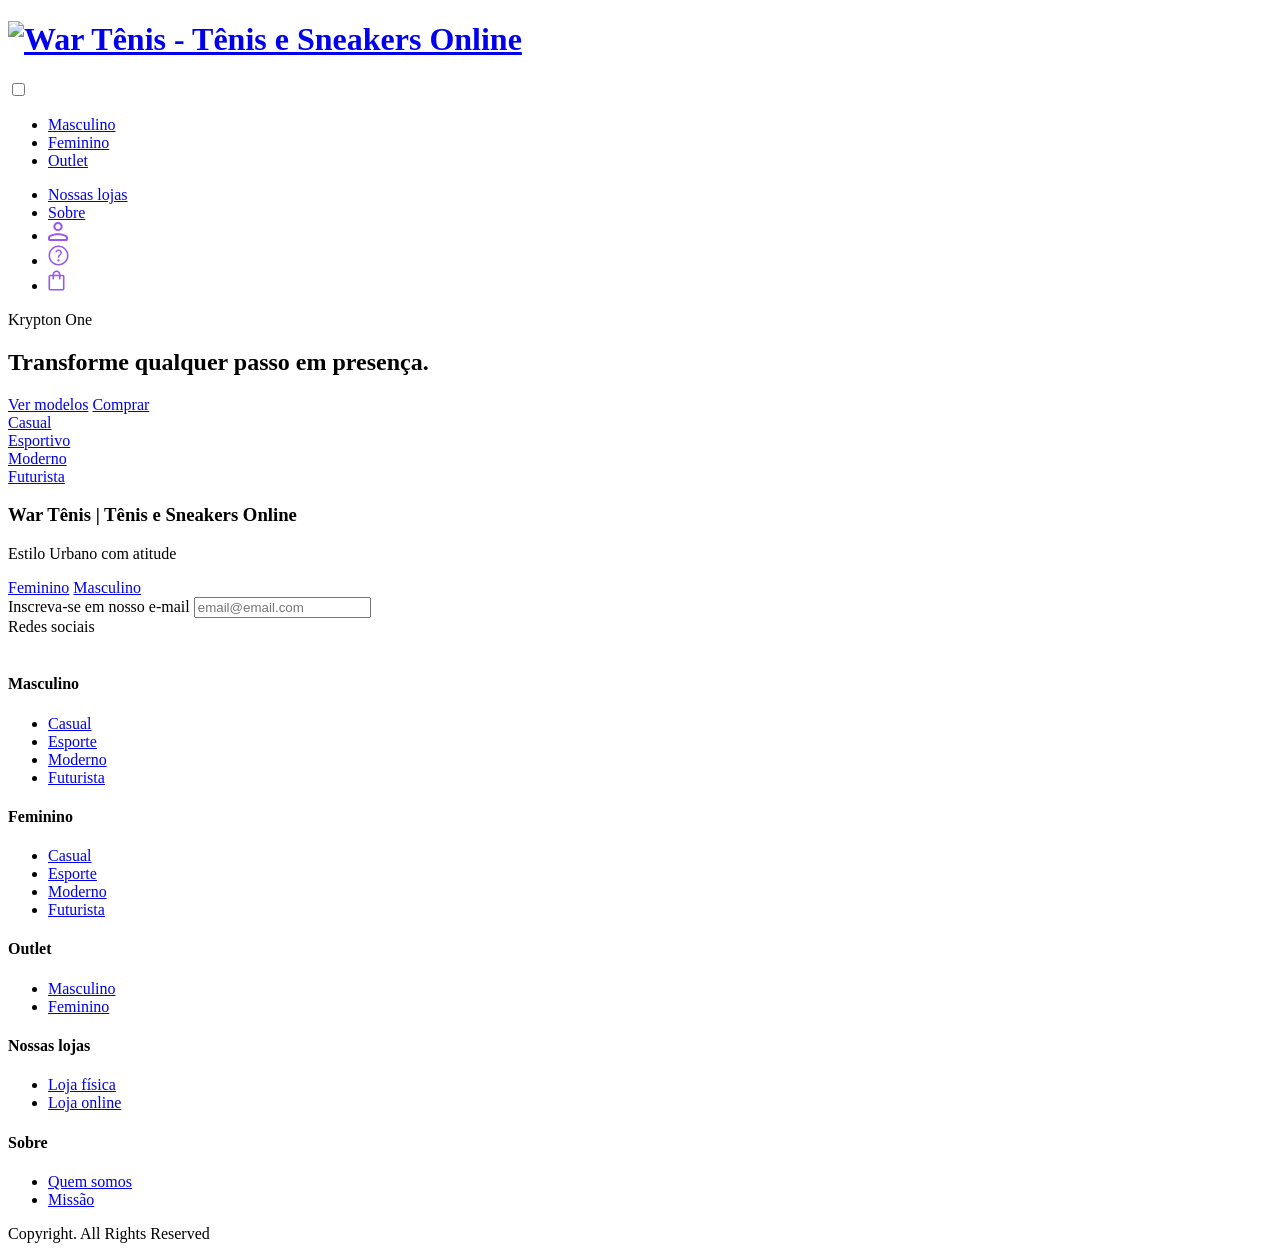
==== index.html @ 7a6e1d49 "feat: adiciona o index html na raiz da pasta" ====
<!DOCTYPE html>
<html lang="pt-BR">

<head>
    <meta charset="UTF-8">
    <meta name="viewport" content="width=device-width, initial-scale=1.0">
    <meta name="description"
        content="War Tênis - Tênis e Sneakers Online. Compre os melhores tênis e sneakers das marcas mais populares. Encontre o par perfeito para o seu estilo.">
    <link rel="stylesheet" href="./css/reset.css">
    <link rel="stylesheet" href="./css/variables.css">
    <link rel="stylesheet" href="./css/base.css">
    <link rel="stylesheet" href="./css/components/header.css">
    <link rel="stylesheet" href="./css/components/hero.css">
    <link rel="stylesheet" href="./css/components/product-category.css">
    <link rel="stylesheet" href="./css/components/product-grid.css">
    <link rel="stylesheet" href="./css/components/footer.css">
    <title>War Tênis | Tênis e Sneakers Online</title>
</head>

<body>

    <!-- Header com logo e navegação -->
    <header class="header">
        <div class="logo">
            <!-- Logo -->
            <h1><a href="/" title="War Tênis - Tênis e Sneakers Online"><img src="./images/logo/logo.svg"
                        alt="War Tênis - Tênis e Sneakers Online"></a></h1>
        </div>

        <input type="checkbox" class="menu-toggle" id="menu-toggle">
        <label for="menu-toggle" class="menu-icon">
            <img src="./images/icons/menu-1-svgrepo-com.svg" alt="">
        </label>

        <nav class="nav-container">
            <nav class="nav-center" aria-label="Categorias principais">
                <!-- Navegação principal -->
                <ul>
                    <li><a href="#">Masculino</a></li>
                    <li><a href="#">Feminino</a></li>
                    <li><a href="#">Outlet</a></li>
                </ul>
            </nav>


            <nav class="nav-right" aria-label="Categorias secundárias">
                <!-- Navegação secundária -->
                <ul>
                    <li><a href="#">Nossas lojas</a></li>
                    <li><a href="#">Sobre</a></li>

                    <li><a href="#" aria-label="Minha conta"><img src="/projeto-sapatos/images/icons/user.svg"
                                alt="Minha conta"></a></li>

                    <li><a href="#" aria-label="Ajuda"><img src="/projeto-sapatos/images/icons/help.svg"
                                alt="Ajuda"></a>
                    </li>

                    <li><a href="#" aria-label="Carrinho de compras"><img src="/projeto-sapatos/images/icons/bag.svg"
                                alt="Carrinho de compras"></a></li>
                </ul>
            </nav>
        </nav>
    </header>

    <main>
        <!-- Seção Hero -->
        <section class="hero-section">
            <!-- Conteúdo Hero -->
            <div class="hero-overlay">
                <div class="hero-content">
                    <span class="hero-subtitle">Krypton One</span>
                    <h2 class="hero-title">Transforme qualquer passo em presença.</h2>
                    <div class="hero-buttons">
                        <a href="#" class="btn btn-outline">Ver modelos</a>
                        <a href="#" class="btn btn-fillet">Comprar</a>
                    </div>
                </div>
            </div>
        </section>

        <!-- Seção de categorias de tênis -->
        <section class="categories-section">
            <!-- Conteúdo Categorias -->
            <div class="category-card casual">
                <a href="#" class="category-link">
                    <span class="overlay"></span>
                    <span class="category-name btn btn-outline">Casual</span>
                </a>
            </div>
            <div class="category-card esportivo">
                <a href="#" class="category-link">
                    <span class="overlay"></span>
                    <span class="category-name btn btn-outline">Esportivo</span>
                </a>
            </div>
            <div class="category-card moderno">
                <a href="#" class="category-link">
                    <span class="overlay"></span>
                    <span class="category-name btn btn-outline">Moderno</span>
                </a>
            </div>
            <div class="category-card futurista">
                <a href="#" class="category-link">
                    <span class="overlay"></span>
                    <span class="category-name btn btn-outline">Futurista</span>
                </a>
            </div>
        </section>

        <!-- Grid com produtos em destaque -->
        <section class="grid-section">
            <!-- Grid com produtos em destaque -->
            <div class="card top1">
                <div class="top1-content">
                    <h3 class="card-title">War Tênis | Tênis e Sneakers Online</h3>
                    <p class="card-subtitle">Estilo Urbano com atitude</p>
                    <div class="cta-group">
                        <a href="#" class="btn btn-outline">Feminino</a>
                        <a href="#" class="btn btn-outline">Masculino</a>
                    </div>
                </div>
            </div>
            <div class="card top2"></div>
            <div class="card midL"></div>
            <div class="card midR"></div>
            <div class="card bottonL"></div>
            <div class="card bottomR"></div>
        </section>
    </main>

    <!-- Footer com informações de contato e links -->
    <footer class="footer">
        <div class="footer-top">
            <div class="footer-contact">
                <form class="footer-newsletter" action="#" method="post">
                    <label for="footer-email">Inscreva-se em nosso e-mail</label>
                    <input type="email" id="footer-email" name="email" placeholder="email@email.com">
                </form>
                <div class="footer-social">
                    <span class="footer-social-title">Redes sociais</span>
                    <div class="footer-social-icons">
                        <a href="#" aria-label="Instagram"><img src="./images/icons/instagram.svg" alt=""></a>
                        <a href="#" aria-label="WhatsApp"><img src="./images/icons/whatsapp.svg" alt=""></a>
                        <a href="#" aria-label="TikTok"><img src="./images/icons/tiktok.svg" alt=""></a>
                        <a href="#" aria-label="Facebook"><img src="./images/icons/facebook.svg" alt=""></a>
                    </div>
                </div>
            </div>
            <nav class="footer-links" aria-label="Links do rodapé">
                <div class="footer-column">
                    <h4 class="footer-column-title">Masculino</h4>
                    <ul>
                        <li><a href="#">Casual</a></li>
                        <li><a href="#">Esporte</a></li>
                        <li><a href="#">Moderno</a></li>
                        <li><a href="#">Futurista</a></li>
                    </ul>
                </div>
                <div class="footer-column">
                    <h4 class="footer-column-title">Feminino</h4>
                    <ul>
                        <li><a href="#">Casual</a></li>
                        <li><a href="#">Esporte</a></li>
                        <li><a href="#">Moderno</a></li>
                        <li><a href="#">Futurista</a></li>
                    </ul>
                </div>
                <div class="footer-column">
                    <h4 class="footer-column-title">Outlet</h4>
                    <ul>
                        <li><a href="#">Masculino</a></li>
                        <li><a href="#">Feminino</a></li>
                    </ul>
                </div>
                <div class="footer-column">
                    <h4 class="footer-column-title">Nossas lojas</h4>
                    <ul>
                        <li><a href="#">Loja física</a></li>
                        <li><a href="#">Loja online</a></li>
                    </ul>
                </div>
                <div class="footer-column">
                    <h4 class="footer-column-title">Sobre</h4>
                    <ul>
                        <li><a href="#">Quem somos</a></li>
                        <li><a href="#">Missão</a></li>
                    </ul>
                </div>
            </nav>
        </div>
        <div class="footer-bottom">
            <p>Copyright. All Rights Reserved</p>
        </div>
    </footer>


</body>

</html>
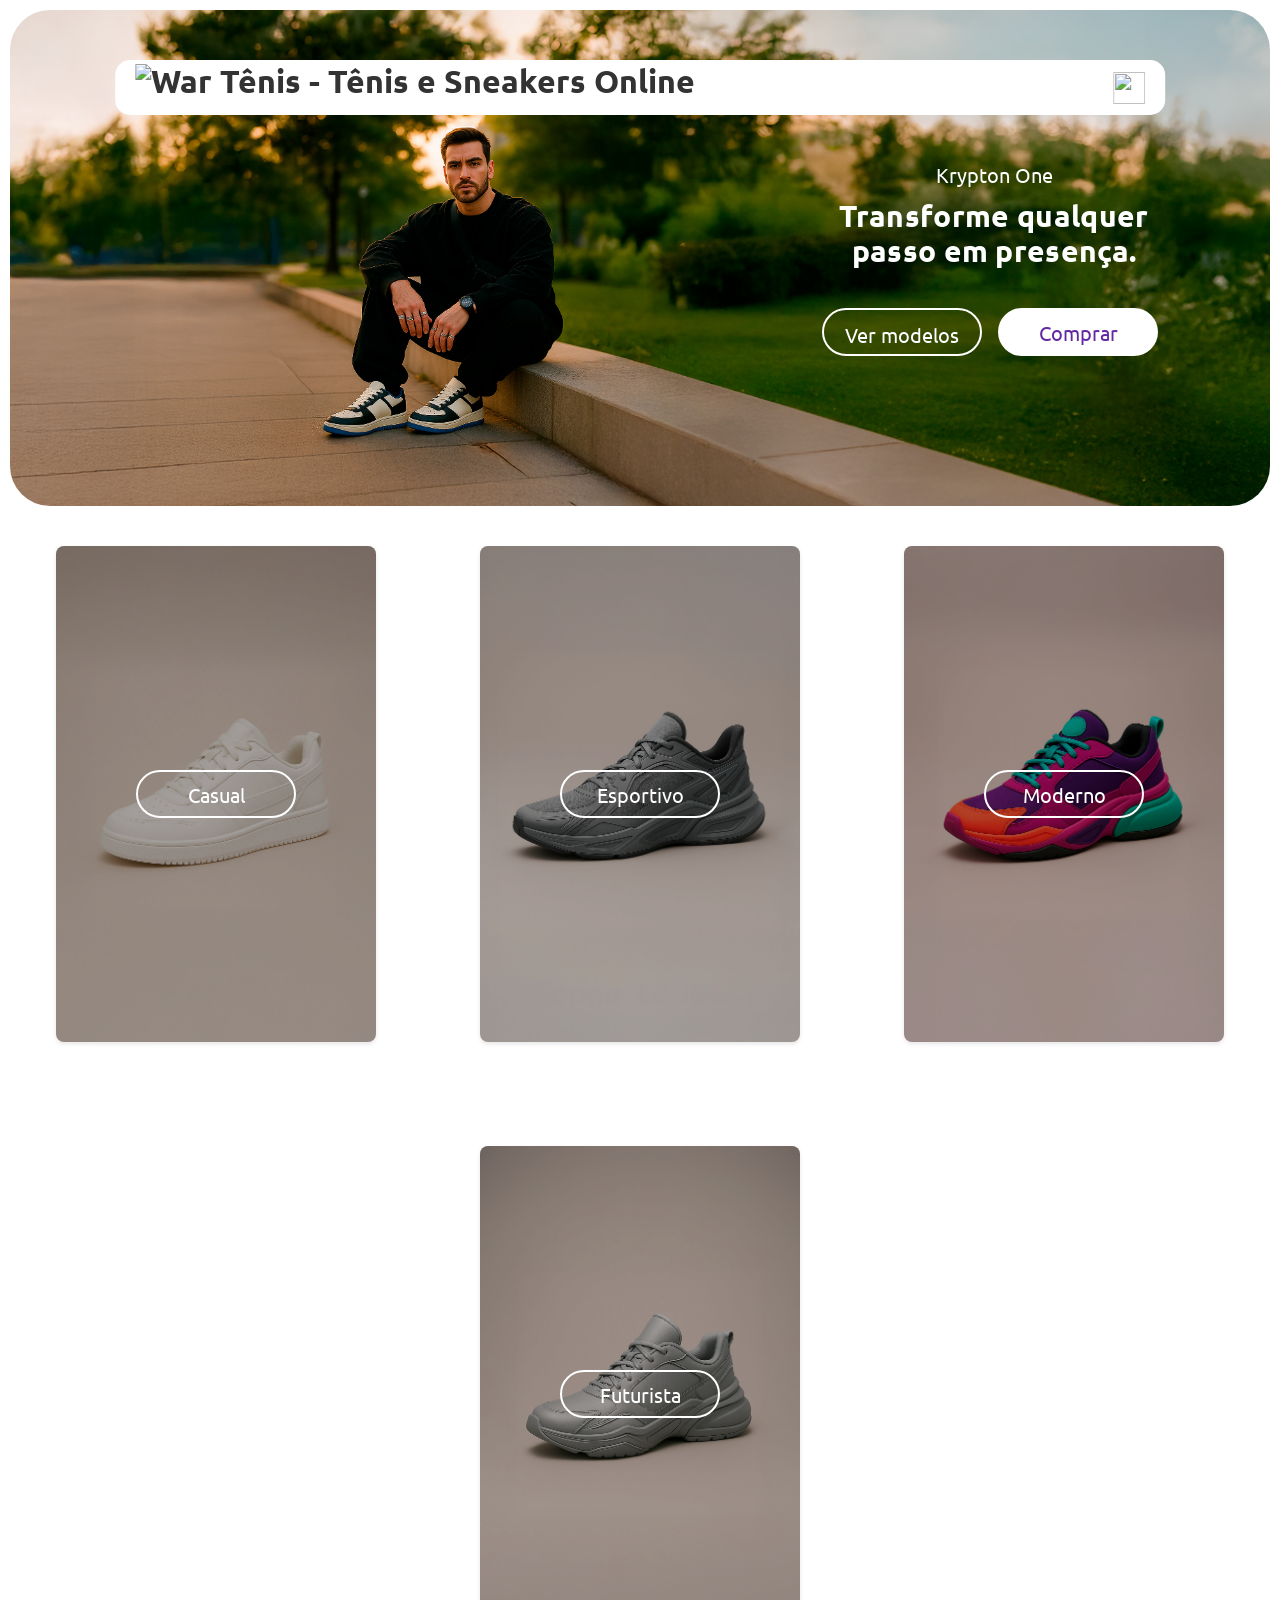
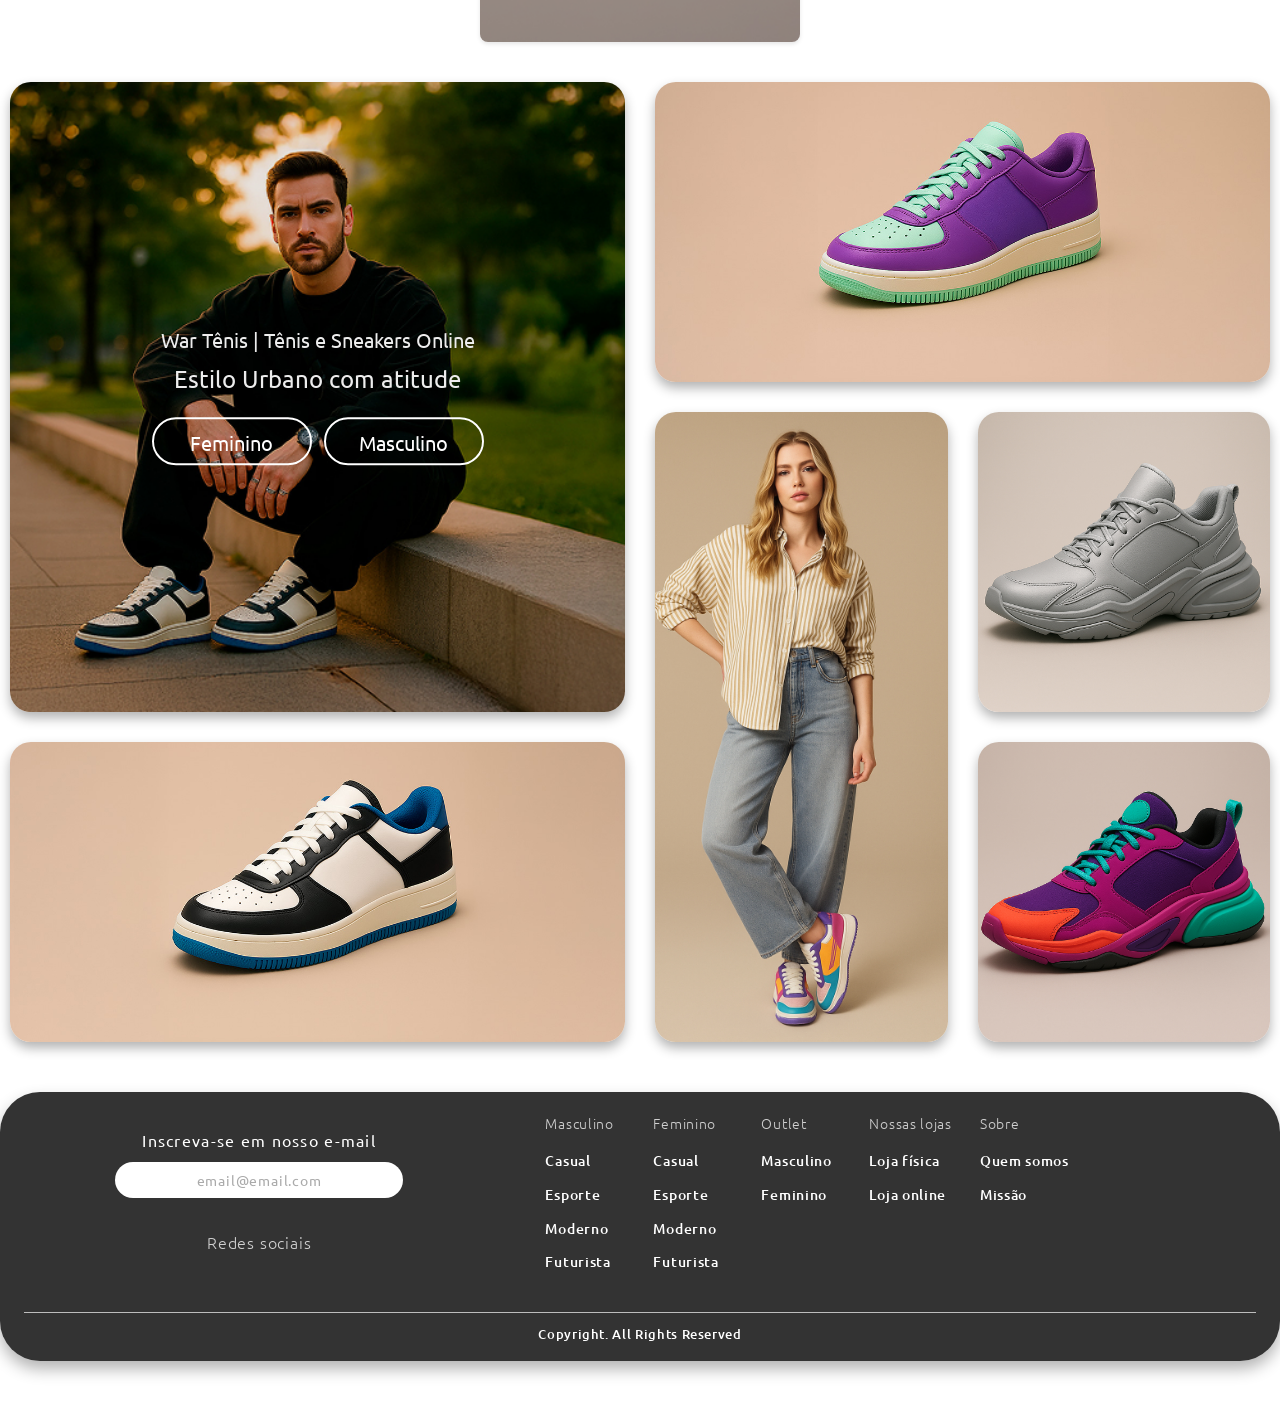
==== commit e0e9bb29: "fix: corrige o link css do html" ====
--- a/index.html
+++ b/index.html
@@ -6,14 +6,14 @@
     <meta name="viewport" content="width=device-width, initial-scale=1.0">
     <meta name="description"
         content="War Tênis - Tênis e Sneakers Online. Compre os melhores tênis e sneakers das marcas mais populares. Encontre o par perfeito para o seu estilo.">
-    <link rel="stylesheet" href="./css/reset.css">
-    <link rel="stylesheet" href="./css/variables.css">
-    <link rel="stylesheet" href="./css/base.css">
-    <link rel="stylesheet" href="./css/components/header.css">
-    <link rel="stylesheet" href="./css/components/hero.css">
-    <link rel="stylesheet" href="./css/components/product-category.css">
-    <link rel="stylesheet" href="./css/components/product-grid.css">
-    <link rel="stylesheet" href="./css/components/footer.css">
+    <link rel="stylesheet" href="./projeto-sapatos/css/reset.css">
+    <link rel="stylesheet" href="./projeto-sapatos/css/variables.css">
+    <link rel="stylesheet" href="./projeto-sapatos/css/base.css">
+    <link rel="stylesheet" href="./projeto-sapatos/css/components/header.css">
+    <link rel="stylesheet" href="./projeto-sapatos/css/components/hero.css">
+    <link rel="stylesheet" href="./projeto-sapatos/css/components/product-category.css">
+    <link rel="stylesheet" href="./projeto-sapatos/css/components/product-grid.css">
+    <link rel="stylesheet" href="./projeto-sapatos/css/components/footer.css">
     <title>War Tênis | Tênis e Sneakers Online</title>
 </head>
 
--- a/projeto-sapatos/css/variables.css
+++ b/projeto-sapatos/css/variables.css
@@ -0,0 +1,5 @@
+@import url('https://fonts.googleapis.com/css2?family=Open+Sans:ital,wght@0,300..800;1,300..800&family=Ubuntu:ital,wght@0,300;0,400;0,500;0,700;1,300;1,400;1,500;1,700&display=swap');
+
+:root {
+    --fonte-principal: 'Ubuntu', sans-serif;
+}
--- a/projeto-sapatos/css/base.css
+++ b/projeto-sapatos/css/base.css
@@ -0,0 +1,49 @@
+body {
+    font-family: var(--fonte-principal);
+    background-color: #ffffff;
+    color: #333333;
+}
+main {
+    padding: 2.5rem 0 2.5rem;
+    max-width: 100rem;
+    margin: 0 auto;
+}
+
+@media (max-width: 1280px) {
+    main {
+        padding: 0.625rem;
+    }
+}
+
+.btn {
+    font-size: 1.25rem;
+    width: 10rem;
+    height: 3rem;
+    border-radius: 25px;
+    color: #ffffff;
+    font-weight: 400;
+    padding: 0.6rem 1.2rem;
+    transition: all 0.3s ease-in-out;
+}
+
+.btn-outline {
+    border: 2px solid #ffffff;
+    background-color: transparent;
+    
+}
+
+.btn-fillet {
+    background-color: #ffffff;
+    color: #6329a2;
+}
+
+.btn:hover {
+    background-color: #6329a2;
+    color: #ffffff;
+    border: #6329a2;
+}
+
+.btn-outline:hover {
+    border: 2px solid #6329a2;
+}
+
--- a/projeto-sapatos/css/components/header.css
+++ b/projeto-sapatos/css/components/header.css
@@ -0,0 +1,185 @@
+.header {
+    display: flex;
+    justify-content: space-between;
+    align-items: center;
+    position: fixed;
+    top: 60px;
+    left: 50%;
+    transform: translate(-50%);
+    width: 82%;
+    border-radius: 15px;
+    z-index: 999;
+    padding: 0.225rem 1.25rem;
+    background-color: #ffffff;
+}
+
+.logo img {
+    height: 48px;
+    
+}
+
+.nav-center {
+    display: flex;
+    gap: 1rem;
+}
+
+.nav-center ul {
+    display: flex;
+    gap: 2.5rem;
+}
+
+.nav-center a, .nav-right a {
+   
+    color: inherit;
+    font-size: 1.25rem;
+}
+
+.nav-center a:hover, .nav-right a:hover {
+   
+    color: #7c3aed
+}
+
+.nav-center li {
+    padding: 0.5rem;
+}
+
+.nav-right {
+    display: flex;
+    gap: 1rem;
+}
+
+.nav-right a {
+    display: flex;
+    align-items: center;
+    gap: 0.5rem;
+    text-decoration: none;
+}
+
+.nav-right ul {
+    display: flex;
+    align-items: center;
+    list-style: none;
+    gap: 2.5rem;
+}
+
+.nav-right li{
+    display: flex;
+    align-items: center;
+    padding: 0.5rem;
+
+}
+
+.nav-right img {
+    height: 20px;
+}
+
+.nav-right a:hover img {
+    opacity: 0.7;
+}
+
+.nav-container {
+    display: flex;
+    justify-content: space-around;
+    width: 100%;
+    align-items: center;
+}
+
+.menu-toggle {
+    display: none ;
+}
+
+.menu-icon {
+    display: none;
+    width: 1.9rem;
+    height: 1.9rem;
+}
+
+.menu-icon img {
+    width: 100%;
+    height: 100%;
+    opacity: 0.3s ease;
+}
+
+.menu-icon:hover img {
+    opacity: 0.7;
+}
+
+@media (max-width: 1280px) {
+    .header {
+        width: calc(100%-40px);
+    }
+
+    .menu-icon {
+        display: block;
+        cursor: pointer;
+        width: 2rem;
+        height: 2rem;
+        z-index: 1001;
+    }
+
+    .nav-container {
+        position: fixed;
+        top: 0;
+        right: -100%;
+        width: 200px;
+        flex-direction: column;
+        padding: 80px 20px 20px;
+        background-color: #ffffff;
+        gap: 2rem;
+        transition: right 0.3s ease;
+        align-items: center;
+
+    }
+
+    .nav-center, .nav-right {
+        width: 100%;
+        text-align: center;
+    
+        
+    }
+
+    .nav-center li, .nav-right li {
+        width: 100%;
+        text-align: center;
+        
+        
+    }
+
+
+    .nav-center ul, .nav-right ul {
+        flex-direction: column;
+        gap: 1.5rem;
+        width: 100%;
+        padding: 0;
+        margin: 0;
+        list-style: none;
+        align-items: center;
+        
+
+    }
+
+    .nav-center ul li, .nav-right ul li {
+        
+        width: 100%;
+        text-align: center;
+
+    }
+
+    .nav-center a, .nav-right a{
+        width: 100%;
+        border-bottom: 1px solid #eeeeee;
+        padding: 0.3rem 0;
+        font-size: 1rem;
+        display: flex;
+        justify-content: center;
+        align-items: center;
+    }
+
+    .menu-toggle:checked ~ .nav-container {
+        right: 0;
+    }
+
+    .nav-right li {
+        justify-content: center;
+    }
+}
--- a/projeto-sapatos/css/components/hero.css
+++ b/projeto-sapatos/css/components/hero.css
@@ -0,0 +1,71 @@
+.hero-section {
+    background: url(../../images/banners/hero.jpg) no-repeat center;
+
+    height: 31rem;
+    position: relative;
+    background-size: cover;
+    border-radius: 2.5rem;
+} 
+
+.hero-overlay {
+    width: 100%;
+    height: 100%;
+    display: flex;
+    align-items: center;
+    justify-content: flex-end;
+    padding: 0 6rem;
+}
+
+.hero-content {
+
+    color: #ffffff;
+    max-width: 22.5rem;
+    text-align: center;
+}
+
+.hero-buttons {
+    display: flex;
+    padding: 0 0.5rem;
+    gap: 1rem;
+    
+}
+
+.hero-content .hero-title {
+    font-size: 1.87rem;
+    margin: 0.6rem 0 2.5rem 0;
+    line-height: 2.15rem;
+    letter-spacing: 0.02rem;
+}
+
+.hero-subtitle {
+    font-size: 1.25rem;
+    font-weight: 400;
+}
+
+@media (max-width:768px) {
+    .hero-section {
+        height: 41.3rem;
+        background-image: url(../../images/banners/hero-mobile.jpg);
+    }
+
+    .hero-overlay {
+        padding: 0;
+    }
+
+    .hero-content .hero-title {
+        font-size: 1.5rem;
+    }
+
+    .hero-subtitle {
+        font-size: 1.25rem;
+    }
+
+    .hero-content {
+        max-width: 20.0625rem;
+        margin: 0 auto;
+    }
+
+    .btn {
+        font-size: 1.1rem;
+    }
+}
--- a/projeto-sapatos/css/components/product-category.css
+++ b/projeto-sapatos/css/components/product-category.css
@@ -0,0 +1,81 @@
+.categories-section {
+    padding: 2.5rem 0;
+    display: flex;
+    flex-wrap: wrap;
+    justify-content: center;
+    gap: 6.5rem;
+      
+}
+
+.category-card {
+    position: relative;
+    width: 20rem;
+    height: 31rem;
+    border-radius: 1rem;
+    border-radius: 8px;
+    overflow: hidden;
+    box-shadow: 0 2px 4px rgba(0, 0, 0, 0.1);
+    transition: transform 0.3s ease, box-shadow 0.3s ease;
+}
+
+.overlay {
+    position: absolute;
+    inset: 0;
+    z-index: 1;
+    width: 100%;
+    height: 100%;
+    background-color: rgba(0, 0, 0, 0.3);
+    transition: background-color 0.3s ease;
+}
+
+.category-name {
+    position: absolute;
+    left: 50%;
+    top: 50%;
+    transform: translate(-50%, -50%);
+    text-align: center;
+    padding: 0.5rem 1rem;
+    z-index: 2;
+}
+
+.category-card:hover {
+    transform: translateY(-8px);
+    box-shadow: 0 6px 12px rgba(0, 0, 0, 0.3);
+    
+}
+
+
+.casual {
+    background-image: url('../../images/products/casual.jpg');
+    background-size: cover;
+    background-position: center;
+}
+
+.esportivo {
+    background-image: url('../../images/products/esporte.jpg');
+    background-size: cover;
+    background-position: center;
+}
+
+.moderno {
+    background-image: url('../../images/products/moderno.jpg');
+    background-size: cover;
+    background-position: center;
+}
+
+.futurista {
+    background-image: url('../../images/products/futurista.jpg');
+    background-size: cover;
+    background-position: center;
+}
+
+@media (max-width: 780px) {
+
+    .categories-section {
+        gap: 2rem;
+    }
+    .category-card {
+        width: 100%;
+
+    }
+}
--- a/projeto-sapatos/css/components/product-grid.css
+++ b/projeto-sapatos/css/components/product-grid.css
@@ -0,0 +1,121 @@
+.card {
+    background-size: cover;
+    background-position: center;
+    background-repeat: no-repeat;
+    position: relative;
+    border-radius: 1.3rem;
+    box-shadow: 0 6px 12px rgba(0, 0, 0, 0.3);
+}
+
+.card:hover {
+    transform: translateY(-8px);
+    transition: 0.3s ease-in-out;
+}
+
+.top1 {
+    grid-area: top1;
+    background-image: url(../../images/products/card_imagem.jpg);
+}
+
+.top2 {
+    grid-area: top2;
+    background-image: url(../../images/products/roxo-verde-grid.jpg);
+
+}
+
+.midL {
+    grid-area: midL;
+    background-image: url(../../images/products/modelo-feminino.jpg);
+}
+
+.midR {
+    grid-area: midR;
+    background-image: url(../../images/products/moderno-grid.jpg);
+
+}
+
+.bottonL {
+    grid-area: bottomL;
+    background-image: url(../../images/products/preto-branco-grid.jpg);
+}
+
+.bottomR {
+    grid-area: bottomR;
+    background-image: url(../../images/products/futurista-grid.jpg);
+}
+
+
+.grid-section {
+    display: grid;
+    grid-template-columns: repeat(minmax(4, 1fr));
+    grid-template-rows: repeat(3, 300px);
+    grid-template-areas: "top1 top1 top2 top2"
+        "top1 top1 midL midR"
+        "bottomL bottomL midL bottomR";
+    gap: 30px;
+}
+
+.top1-content {
+    position: absolute;
+    left: 50%;
+    top: 50%;
+    transform: translate(-50%, -50%);
+    text-align: center;
+}
+
+.card-title {
+    color: #ededed;
+    font-size: 1.25rem;
+    font-weight: 400;
+    margin-bottom: 0.6rem;
+}
+
+.card-subtitle {
+    color: #ededed;
+    font-size: 1.5rem;
+    font-weight: 400;
+    margin-bottom: 1.25rem;
+}
+
+.cta-group {
+    display: flex;
+    gap: 0.75rem
+}
+
+@media (max-width: 768px) {
+    .grid-section {
+        grid-template-columns: 1fr 1fr;
+        grid-template-rows: repeat(5, auto);
+        grid-template-areas: "top1 top1"
+                             "bottomL bottomL"
+                             "midL bottomR"
+                             "midL midR"
+                             "top2 top2";
+        max-width: 100%;
+        gap: 0.825rem
+    }
+
+    .top1 {
+        min-height: 31.25rem;
+    }
+
+    .top2 {
+        min-height: 11.875rem
+    }
+
+    .midL {
+        min-width: 23.125rem;
+    }
+
+    .midR {
+        min-height: 11.875rem;
+    }
+
+    .bottomR {
+        min-height: 11.875rem;
+    }
+
+    .bottomL {
+        min-height: 11.875rem
+    }
+}
--- a/projeto-sapatos/css/components/footer.css
+++ b/projeto-sapatos/css/components/footer.css
@@ -0,0 +1,157 @@
+.footer {
+    background-color: #333333;
+    color: #ffffff;
+    padding: 1.5rem 1.5rem 1rem;
+    max-width: 100rem;
+    margin: 2.5rem auto;
+    border-radius: 2.5rem;
+    box-shadow: 0 8px 16px rgba(0, 0, 0, 0.3);
+    
+}
+
+.footer:hover {
+    transition: 0.3s ease-in;
+    opacity: 0.9;
+    background-color: #000000;
+}
+
+.footer-top {
+    display: flex;
+    justify-content: space-around;
+    align-items: center;
+    max-width: 100rem;
+    padding: 0 1.25rem 1.5rem;
+}
+
+.footer-contact {
+    display: flex;
+    flex-direction: column;
+    gap: 2rem;
+    width: 18rem;
+}
+
+.footer-newsletter {
+    display: flex;
+    flex-direction: column;
+    text-align: center;
+    gap: 0.8rem;
+}
+
+.footer-newsletter label {
+    font-size: 1rem;
+    font-weight: 400;
+    letter-spacing: 0.08em;
+}
+
+.footer-newsletter input {
+    width: 100%;
+    height: 2.25rem;
+    padding: 1rem;
+    border: none;
+    border-radius: 1.25rem;
+    background-color: #ffffff;
+    color: #333333;
+    font-family: inherit;
+    font-size: 0.85rem;
+    letter-spacing: 0.05rem ;
+    text-align: center;
+    outline: none;
+}
+
+.footer-newsletter input::placeholder {
+    color: #aaaaaa;
+}
+
+.footer-social {
+    display: flex;
+    flex-direction: column;
+    align-items: center;
+    gap: 0.75rem;
+}
+
+.footer-social-title {
+    font-size: 1rem;
+    font-weight: 300;
+    color: #d0d0d0;
+    letter-spacing: 0.05em;
+
+}
+
+.footer-social-icons {
+    display: flex;
+    gap: 0.75rem;
+}
+
+.footer-social-icons a {
+    display: flex;
+    align-items: center;
+    justify-content: center;
+    width: 2rem;
+    box-sizing: content-box;
+    padding: 0.2rem;
+}
+
+.footer-links {
+    display: flex;
+    gap: 1.75rem;
+    margin-right: 6rem;
+}
+
+.footer-column {
+    min-width: 5rem;
+}
+
+.footer-column-title {
+    margin-bottom: 0.6rem;
+    font-size: 0.875rem;
+    font-weight: 300;
+    color: #d0d0d0;
+    letter-spacing: 0.05em;
+}
+
+.footer-column ul {
+    display: flex;
+    flex-direction: column;
+    gap: 0.6rem;
+    list-style: none;
+    padding: 0;
+}
+
+.footer-column a {
+    font-size: 0.875rem;
+    font-weight: 500;
+    color: #ffffff;
+    letter-spacing: 0.05em;
+    transition: opacity 0.3s ease-in-out;
+}
+
+.footer-column a:hover,
+.footer-social-icons a:hover {
+    opacity: 0.7;
+}
+
+.footer-bottom {
+    max-width: 100rem;
+    margin: 0 auto;
+    padding-top: 0.75rem;
+    border-top: 1px solid #bdbdbd;
+    text-align: center;
+}
+
+.footer-bottom p {
+    font-size: 0.8125rem;
+    font-weight: 500;
+    letter-spacing: 0.05em;
+}
+
+@media (max-width: 1050px) {
+    .footer-top {
+        flex-direction: column;
+        gap: 2rem;
+    }
+
+    .footer-links {
+        flex-wrap: wrap;
+        margin-right: 0;
+    }
+}
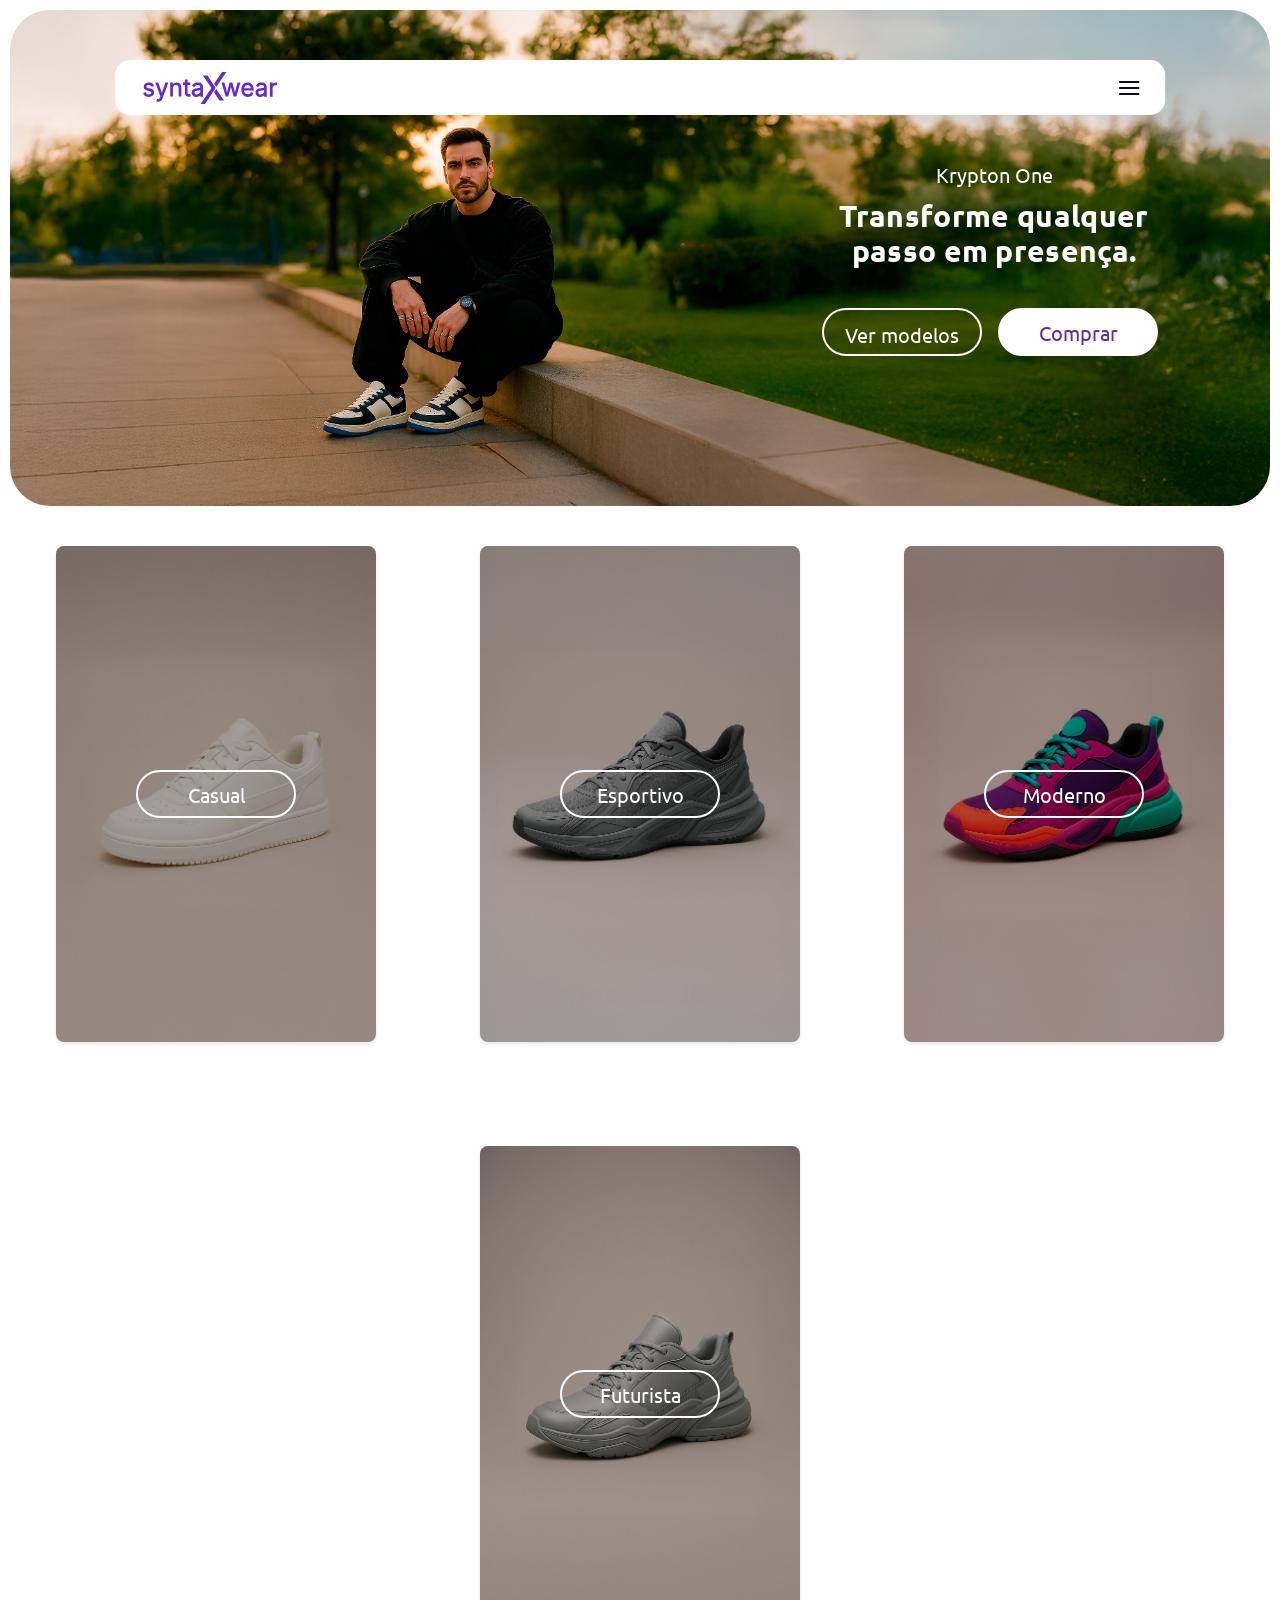
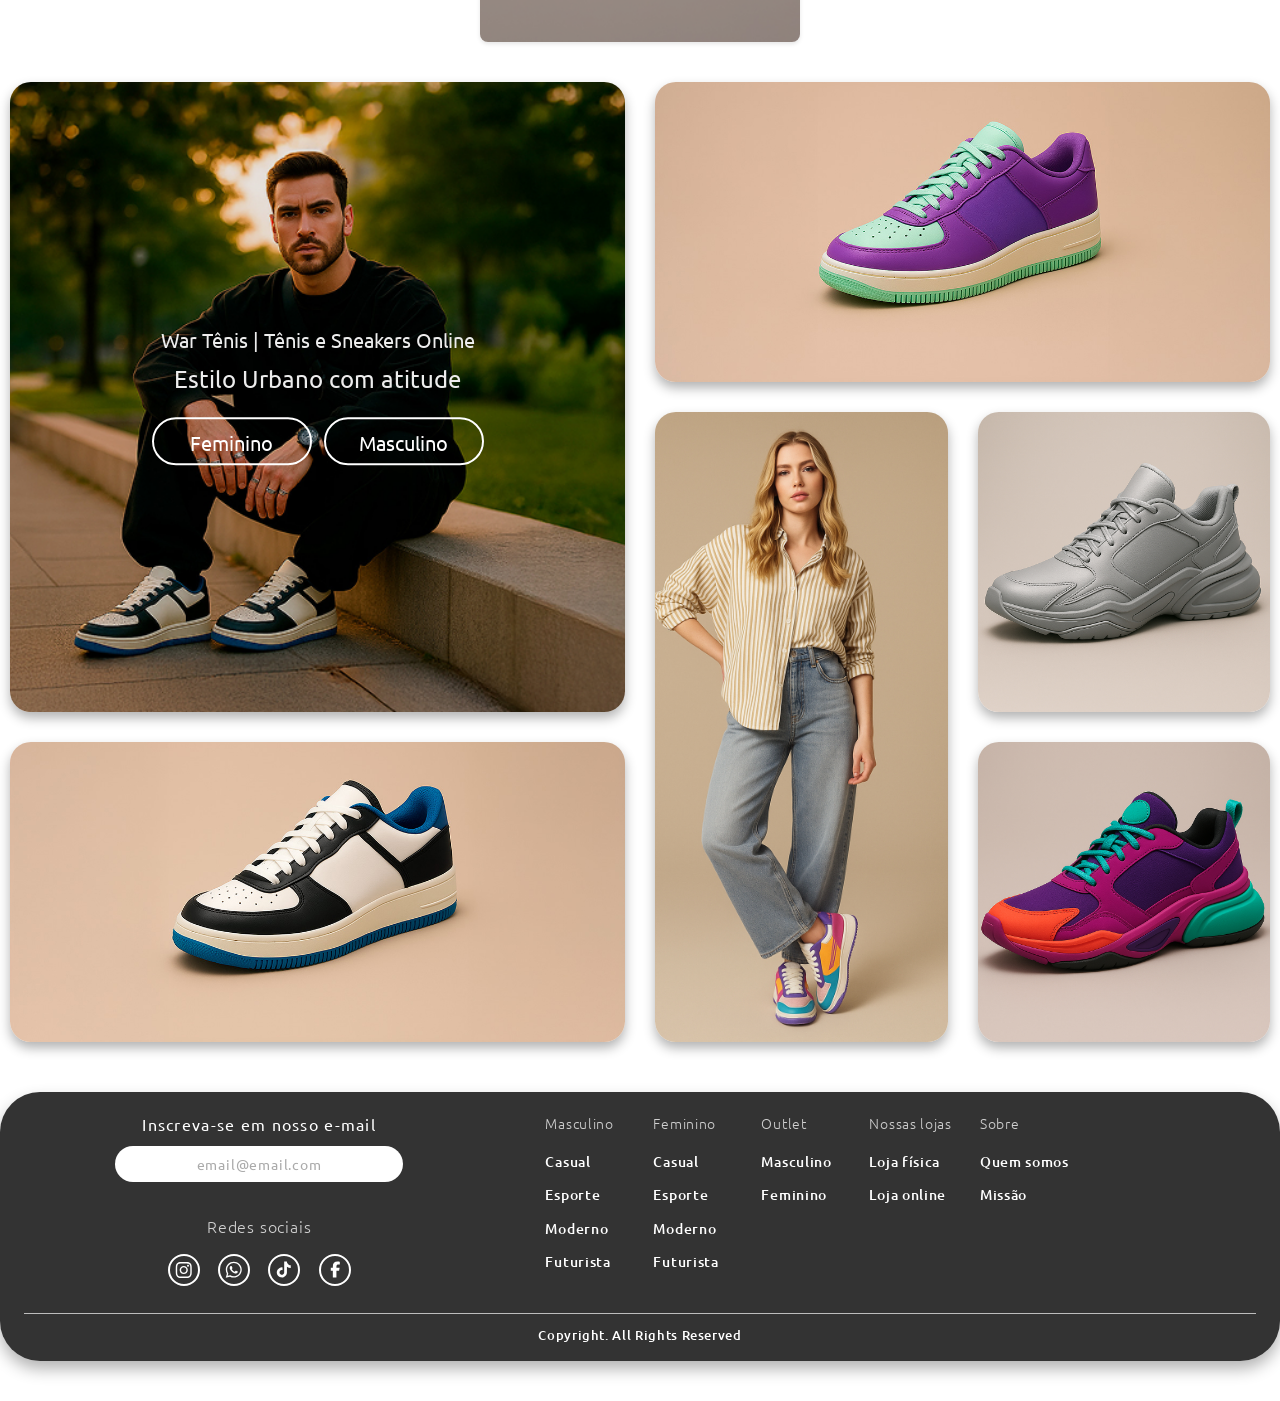
==== commit 9a82bf7e: "fix: arrumando os links do html e caminhos das imagens" ====
--- a/index.html
+++ b/index.html
@@ -23,13 +23,13 @@
     <header class="header">
         <div class="logo">
             <!-- Logo -->
-            <h1><a href="/" title="War Tênis - Tênis e Sneakers Online"><img src="./images/logo/logo.svg"
+            <h1><a href="/" title="War Tênis - Tênis e Sneakers Online"><img src="./projeto-sapatos/images/logo/logo.svg"
                         alt="War Tênis - Tênis e Sneakers Online"></a></h1>
         </div>
 
         <input type="checkbox" class="menu-toggle" id="menu-toggle">
         <label for="menu-toggle" class="menu-icon">
-            <img src="./images/icons/menu-1-svgrepo-com.svg" alt="">
+            <img src="./projeto-sapatos/images/icons/menu-1-svgrepo-com.svg" alt="">
         </label>
 
         <nav class="nav-container">
@@ -49,14 +49,14 @@
                     <li><a href="#">Nossas lojas</a></li>
                     <li><a href="#">Sobre</a></li>
 
-                    <li><a href="#" aria-label="Minha conta"><img src="/projeto-sapatos/images/icons/user.svg"
+                    <li><a href="#" aria-label="Minha conta"><img src="./projeto-sapatos/images/icons/user.svg"
                                 alt="Minha conta"></a></li>
 
-                    <li><a href="#" aria-label="Ajuda"><img src="/projeto-sapatos/images/icons/help.svg"
+                    <li><a href="#" aria-label="Ajuda"><img src="./projeto-sapatos/images/icons/help.svg"
                                 alt="Ajuda"></a>
                     </li>
 
-                    <li><a href="#" aria-label="Carrinho de compras"><img src="/projeto-sapatos/images/icons/bag.svg"
+                    <li><a href="#" aria-label="Carrinho de compras"><img src="./projeto-sapatos/images/icons/bag.svg"
                                 alt="Carrinho de compras"></a></li>
                 </ul>
             </nav>
@@ -140,10 +140,10 @@
                 <div class="footer-social">
                     <span class="footer-social-title">Redes sociais</span>
                     <div class="footer-social-icons">
-                        <a href="#" aria-label="Instagram"><img src="./images/icons/instagram.svg" alt=""></a>
-                        <a href="#" aria-label="WhatsApp"><img src="./images/icons/whatsapp.svg" alt=""></a>
-                        <a href="#" aria-label="TikTok"><img src="./images/icons/tiktok.svg" alt=""></a>
-                        <a href="#" aria-label="Facebook"><img src="./images/icons/facebook.svg" alt=""></a>
+                        <a href="#" aria-label="Instagram"><img src="./projeto-sapatos/images/icons/instagram.svg" alt=""></a>
+                        <a href="#" aria-label="WhatsApp"><img src="./projeto-sapatos/images/icons/whatsapp.svg" alt=""></a>
+                        <a href="#" aria-label="TikTok"><img src="./projeto-sapatos/images/icons/tiktok.svg" alt=""></a>
+                        <a href="#" aria-label="Facebook"><img src="./projeto-sapatos/images/icons/facebook.svg" alt=""></a>
                     </div>
                 </div>
             </div>
